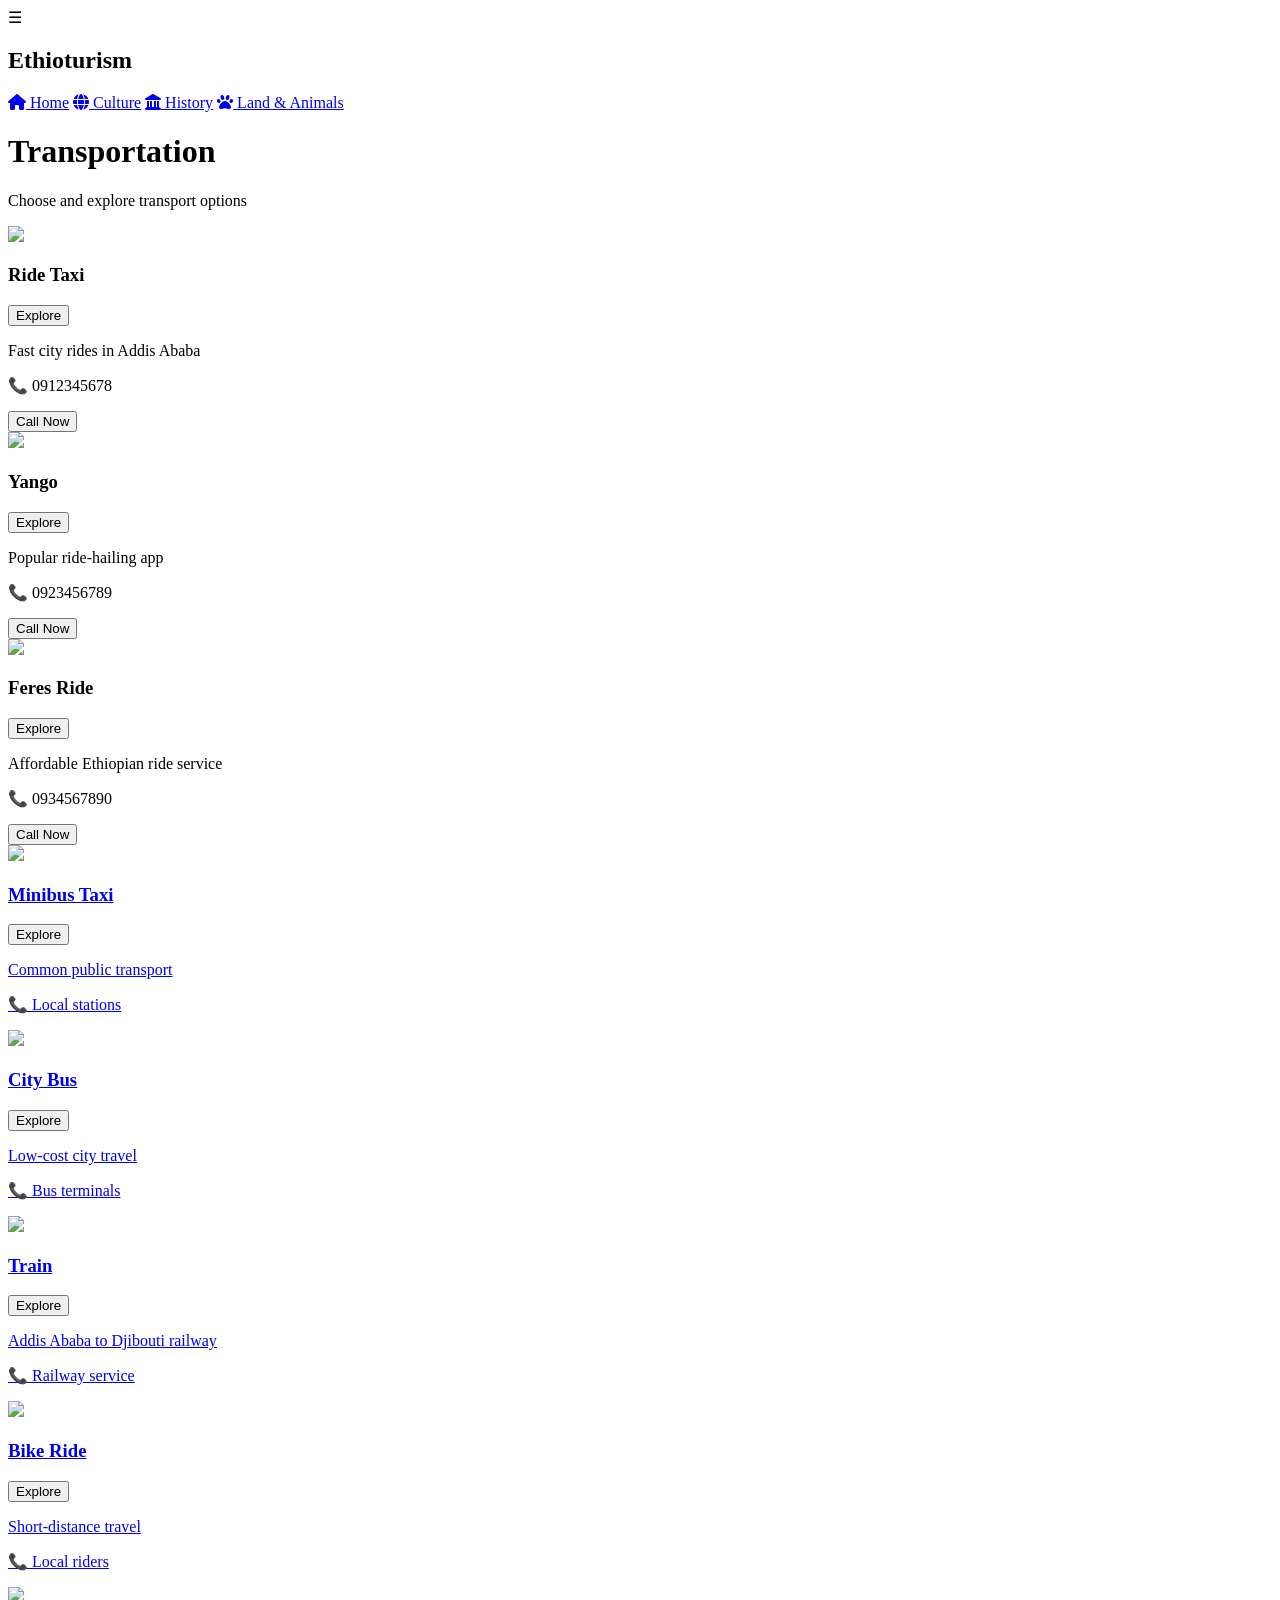
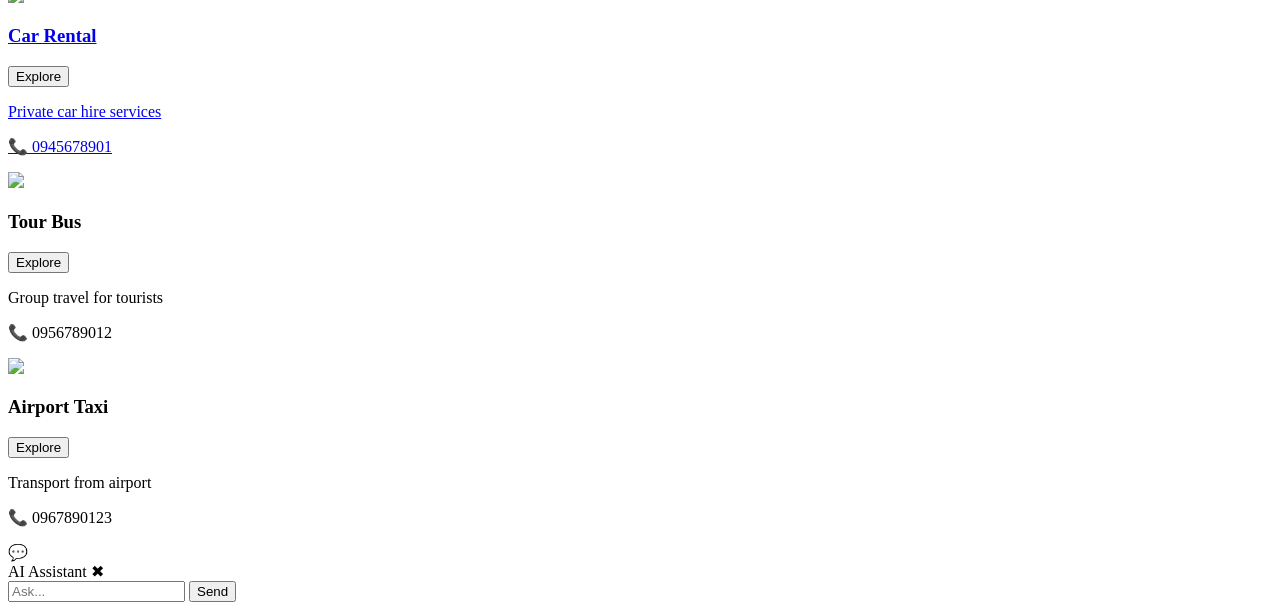
==== transport.html @ a29345a8 "add a transport.html" ====
<!DOCTYPE html>
<html>

<head>
<title>Transportation</title>
<link rel="stylesheet" href="style.css">

<link rel="stylesheet" href="https://cdnjs.cloudflare.com/ajax/libs/font-awesome/6.0.0/css/all.min.css">
</head>

<body>

<!-- MENU -->
<div class="menu-btn" onclick="toggleSidebar()">☰</div>

<div class="sidebar">
  <h2>Ethioturism</h2>

  <a href="index.html"><i class="fas fa-home"></i> Home</a>
  <a href="culture.html"><i class="fas fa-globe"></i> Culture</a>
  <a href="history.html"><i class="fas fa-landmark"></i> History</a>
  <a href="land_animal.html"><i class="fas fa-paw"></i> Land & Animals</a>
</div>

<!-- MAIN -->
<div class="main">

<!-- HERO -->
<div class="home-hero transport-bg">
  <div class="hero-box">
    <h1>Transportation</h1>
    <p>Choose and explore transport options</p>
  </div>
</div>

<div class="cards">

<!-- 1 -->
<div class="card">
<img src="https://images.unsplash.com/photo-1725300554935-51da71f0a9dd?w=500">
<h3>Ride Taxi</h3>
<button onclick="toggleDetail(this)">Explore</button>
<div class="card-detail">
<p>Fast city rides in Addis Ababa</p>
<p>📞 0912345678</p>
<a href="tel:0912345678">
  <button class="call-btn">Call Now</button>
</a>

</div>
</div>
</div>

<!-- 2 -->
<div class="card">
<img src="https://images.unsplash.com/photo-1725300554935-51da71f0a9dd?w=500">
<h3>Yango</h3>
<button onclick="toggleDetail(this)">Explore</button>
<div class="card-detail">
<p>Popular ride-hailing app</p>
<p>📞 0923456789</p><a href="tel:0923456789">
  <button class="call-btn">Call Now</button>
</a>

</div>

</div>
</div>

<!-- 3 -->
<div class="card">
<img src="https://images.unsplash.com/photo-1725300554935-51da71f0a9dd?w=500">
<h3>Feres Ride</h3>
<button onclick="toggleDetail(this)">Explore</button>
<div class="card-detail">
<p>Affordable Ethiopian ride service</p>
<p>📞 0934567890</p>
<a href="tel:0934567890">
  <button class="call-btn">Call Now</button>
</div>
</div>

<!-- 4 -->
<div class="card">
<img src="https://images.unsplash.com/photo-1725300554935-51da71f0a9dd?w=500">
<h3>Minibus Taxi</h3>
<button onclick="toggleDetail(this)">Explore</button>
<div class="card-detail">
<p>Common public transport</p>
<p>📞 Local stations</p>
</div>
</div>

<!-- 5 -->
<div class="card">
<img src="https://images.unsplash.com/photo-1725300554935-51da71f0a9dd?w=500">
<h3>City Bus</h3>
<button onclick="toggleDetail(this)">Explore</button>
<div class="card-detail">
<p>Low-cost city travel</p>
<p>📞 Bus terminals</p>
</div>
</div>

<!-- 6 -->
<div class="card">
<img src="https://images.unsplash.com/photo-1725300554935-51da71f0a9dd?w=500">
<h3>Train</h3>
<button onclick="toggleDetail(this)">Explore</button>
<div class="card-detail">
<p>Addis Ababa to Djibouti railway</p>
<p>📞 Railway service</p>
</div>
</div>

<!-- 7 -->
<div class="card">
<img src="https://images.unsplash.com/photo-1725300554935-51da71f0a9dd?w=500">
<h3>Bike Ride</h3>
<button onclick="toggleDetail(this)">Explore</button>
<div class="card-detail">
<p>Short-distance travel</p>
<p>📞 Local riders</p>
</div>
</div>

<!-- 8 -->
<div class="card">
<img src="https://images.unsplash.com/photo-1725300554935-51da71f0a9dd?w=500">
<h3>Car Rental</h3>
<button onclick="toggleDetail(this)">Explore</button>
<div class="card-detail">
<p>Private car hire services</p>
<p>📞 0945678901</p>
<a href="tel:0945678901"></a>
</div>
</div>

<!-- 9 -->
<div class="card">
<img src="https://images.unsplash.com/photo-1725300554935-51da71f0a9dd?w=500">
<h3>Tour Bus</h3>
<button onclick="toggleDetail(this)">Explore</button>
<div class="card-detail">
<p>Group travel for tourists</p>
<p>📞 0956789012</p>
<a href="tel:0956789012"></a>
</div>
</div>

<!-- 10 -->
<div class="card">
<img src="https://images.unsplash.com/photo-1725300554935-51da71f0a9dd?w=500">
<h3>Airport Taxi</h3>
<button onclick="toggleDetail(this)">Explore</button>
<div class="card-detail">
<p>Transport from airport</p>
<p>📞 0967890123</p>
<a href="tel:0967890123"></a>
</div>
</div>

</div>

<!-- CHAT -->
<div class="chat-toggle" onclick="toggleChat()">💬</div>

<div class="chat-box" id="chatBox">
  <div class="chat-header" onclick="toggleChat()">AI Assistant ✖</div>
  <div class="chat-body" id="chatBody"></div>
  <input type="text" id="chatInput" placeholder="Ask...">
  <button onclick="sendMessage()">Send</button>
</div>

<script src="script.js"></script>

</body>
</html>
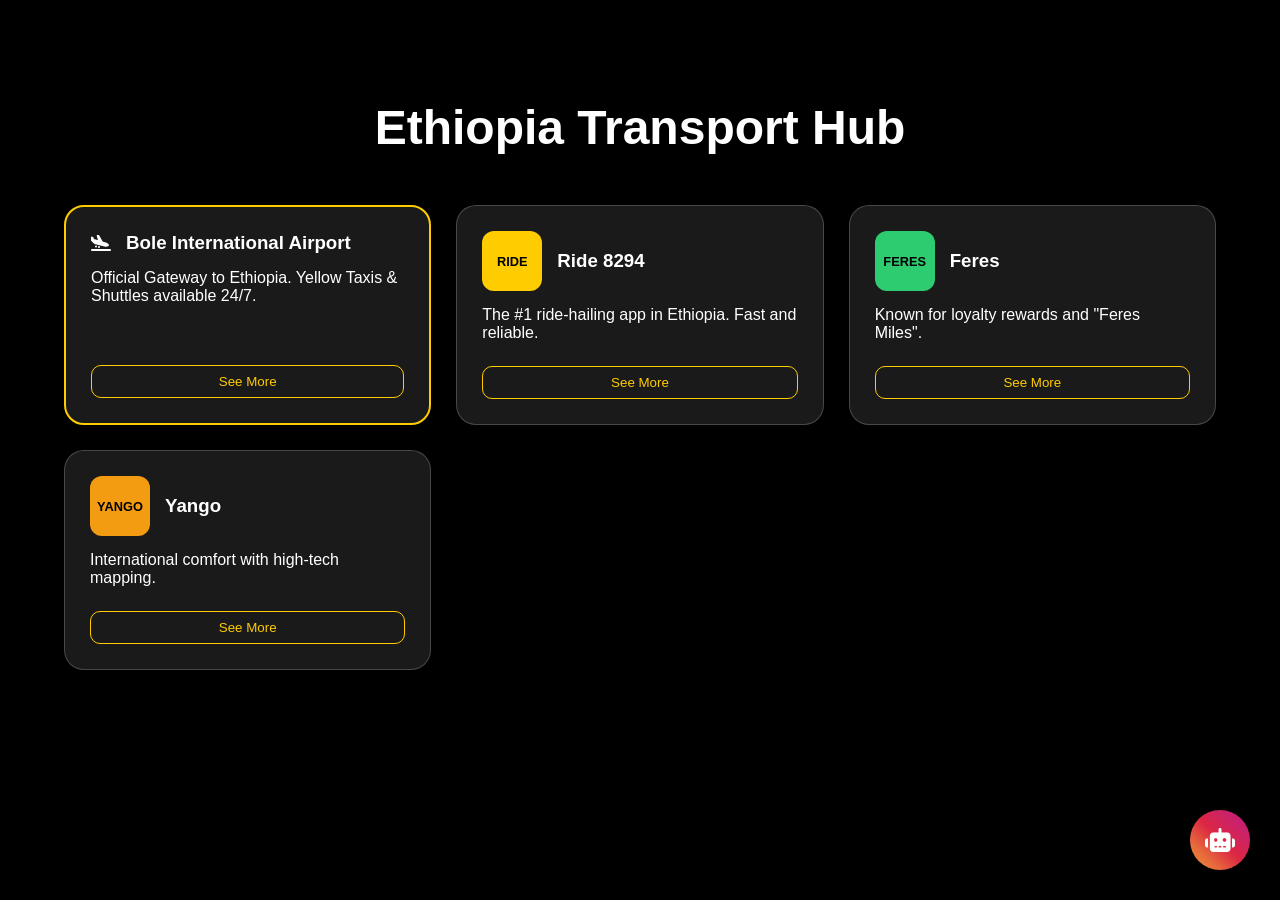
==== commit 471f6fd8: "modified style.css and transport.html" ====
--- a/transport.html
+++ b/transport.html
@@ -1,178 +1,105 @@
 <!DOCTYPE html>
-<html>
+<html lang="en">
+<head>
+    <meta charset="UTF-8">
+    <meta name="viewport" content="width=device-width, initial-scale=1.0">
+    <title>Ethiopia Transport | AI Guide</title>
+    <link rel="stylesheet" href="style.css">
+    <link rel="stylesheet" href="https://cdnjs.cloudflare.com/ajax/libs/font-awesome/6.4.0/css/all.min.css">
+</head>
+<body class="transport-page">
 
-<head>
-<title>Transportation</title>
-<link rel="stylesheet" href="style.css">
+    <div class="bg-slideshow">
+        <div class="slide" style="background-image: url('https://media.istockphoto.com/id/2263629500/photo/bustling-urban-landscape-of-addis-ababa-ethiopia-featuring-modern-skyscrapers-vibrant-multi.webp?a=1&b=1&s=612x612&w=0&k=20&c=nFOyLRoAX_B2GA6gIfIZjEPmqUqZSy8PJRTDgjiU7QU=');"></div>
+    </div>
 
-<link rel="stylesheet" href="https://cdnjs.cloudflare.com/ajax/libs/font-awesome/6.0.0/css/all.min.css">
-</head>
+    <div class="content-wrapper">
+        <h1 class="page-title">Ethiopia Transport Hub</h1>
+        
+        <div class="transport-grid">
+            <div class="t-card airport-card" id="card-airport">
+                <div class="card-header">
+                    <i class="fas fa-plane-arrival logo-placeholder"></i>
+                    <h3>Bole International Airport</h3>
+                </div>
+                <div class="short-info">Official Gateway to Ethiopia. Yellow Taxis & Shuttles available 24/7.</div>
+                <div class="extra-info">
+                    <p><strong>Phone:</strong> +251 11 665 0400</p>
+                    <p><strong>Pickup:</strong> Arrivals Terminal Floor 1</p>
+                    <p><strong>Note:</strong> Fixed rates for Yellow Taxis.</p>
+                    <button class="connect-btn">Connect to Official Site</button>
+                </div>
+                <button class="see-more" onclick="toggleCard('card-airport')">See More</button>
+            </div>
 
-<body>
+            <div class="t-card" id="card-ride">
+                <div class="card-header">
+                    <div class="logo-box">RIDE</div>
+                    <h3>Ride 8294</h3>
+                </div>
+                <div class="short-info">The #1 ride-hailing app in Ethiopia. Fast and reliable.</div>
+                <div class="extra-info">
+                    <p><strong>Phone:</strong> 8294 (Short Code)</p>
+                    <p><strong>Pickup:</strong> 2-5 mins average</p>
+                    <button class="connect-btn" onclick="window.open('https://ride8294.com')">Open Website</button>
+                </div>
+                <button class="see-more" onclick="toggleCard('card-ride')">See More</button>
+            </div>
 
-<!-- MENU -->
-<div class="menu-btn" onclick="toggleSidebar()">☰</div>
+            <div class="t-card" id="card-feres">
+                <div class="card-header">
+                    <div class="logo-box" style="background:#2ecc71">FERES</div>
+                    <h3>Feres</h3>
+                </div>
+                <div class="short-info">Known for loyalty rewards and "Feres Miles".</div>
+                <div class="extra-info">
+                    <p><strong>Phone:</strong> 6090</p>
+                    <p><strong>Pickup:</strong> 24/7 Service</p>
+                    <button class="connect-btn" onclick="window.open('https://feres.et')">Open Website</button>
+                </div>
+                <button class="see-more" onclick="toggleCard('card-feres')">See More</button>
+            </div>
 
-<div class="sidebar">
-  <h2>Ethioturism</h2>
+            <div class="t-card" id="card-yango">
+                <div class="card-header">
+                    <div class="logo-box" style="background:#f39c12">YANGO</div>
+                    <h3>Yango</h3>
+                </div>
+                <div class="short-info">International comfort with high-tech mapping.</div>
+                <div class="extra-info">
+                    <p><strong>Phone:</strong> 8610</p>
+                    <p><strong>Features:</strong> Real-time map, Safety button.</p>
+                </div>
+                <button class="see-more" onclick="toggleCard('card-yango')">See More</button>
+            </div>
 
-  <a href="index.html"><i class="fas fa-home"></i> Home</a>
-  <a href="culture.html"><i class="fas fa-globe"></i> Culture</a>
-  <a href="history.html"><i class="fas fa-landmark"></i> History</a>
-  <a href="land_animal.html"><i class="fas fa-paw"></i> Land & Animals</a>
-</div>
+            </div>
+    </div>
 
-<!-- MAIN -->
-<div class="main">
+    <div class="ai-chat-wrapper">
+        <div class="chat-toggle" onclick="toggleChat()">
+            <i class="fa-solid fa-robot"></i>
+        </div>
+        <div class="chat-window" id="chatWindow">
+            <div class="chat-header"><span>Travel AI</span></div>
+            <div class="chat-content" id="chatContent"></div>
+            <div class="chat-input-area">
+                <input type="text" placeholder="Ask about routes...">
+                <button><i class="fa-solid fa-paper-plane"></i></button>
+            </div>
+        </div>
+    </div>
 
-<!-- HERO -->
-<div class="home-hero transport-bg">
-  <div class="hero-box">
-    <h1>Transportation</h1>
-    <p>Choose and explore transport options</p>
-  </div>
-</div>
-
-<div class="cards">
-
-<!-- 1 -->
-<div class="card">
-<img src="https://images.unsplash.com/photo-1725300554935-51da71f0a9dd?w=500">
-<h3>Ride Taxi</h3>
-<button onclick="toggleDetail(this)">Explore</button>
-<div class="card-detail">
-<p>Fast city rides in Addis Ababa</p>
-<p>📞 0912345678</p>
-<a href="tel:0912345678">
-  <button class="call-btn">Call Now</button>
-</a>
-
-</div>
-</div>
-</div>
-
-<!-- 2 -->
-<div class="card">
-<img src="https://images.unsplash.com/photo-1725300554935-51da71f0a9dd?w=500">
-<h3>Yango</h3>
-<button onclick="toggleDetail(this)">Explore</button>
-<div class="card-detail">
-<p>Popular ride-hailing app</p>
-<p>📞 0923456789</p><a href="tel:0923456789">
-  <button class="call-btn">Call Now</button>
-</a>
-
-</div>
-
-</div>
-</div>
-
-<!-- 3 -->
-<div class="card">
-<img src="https://images.unsplash.com/photo-1725300554935-51da71f0a9dd?w=500">
-<h3>Feres Ride</h3>
-<button onclick="toggleDetail(this)">Explore</button>
-<div class="card-detail">
-<p>Affordable Ethiopian ride service</p>
-<p>📞 0934567890</p>
-<a href="tel:0934567890">
-  <button class="call-btn">Call Now</button>
-</div>
-</div>
-
-<!-- 4 -->
-<div class="card">
-<img src="https://images.unsplash.com/photo-1725300554935-51da71f0a9dd?w=500">
-<h3>Minibus Taxi</h3>
-<button onclick="toggleDetail(this)">Explore</button>
-<div class="card-detail">
-<p>Common public transport</p>
-<p>📞 Local stations</p>
-</div>
-</div>
-
-<!-- 5 -->
-<div class="card">
-<img src="https://images.unsplash.com/photo-1725300554935-51da71f0a9dd?w=500">
-<h3>City Bus</h3>
-<button onclick="toggleDetail(this)">Explore</button>
-<div class="card-detail">
-<p>Low-cost city travel</p>
-<p>📞 Bus terminals</p>
-</div>
-</div>
-
-<!-- 6 -->
-<div class="card">
-<img src="https://images.unsplash.com/photo-1725300554935-51da71f0a9dd?w=500">
-<h3>Train</h3>
-<button onclick="toggleDetail(this)">Explore</button>
-<div class="card-detail">
-<p>Addis Ababa to Djibouti railway</p>
-<p>📞 Railway service</p>
-</div>
-</div>
-
-<!-- 7 -->
-<div class="card">
-<img src="https://images.unsplash.com/photo-1725300554935-51da71f0a9dd?w=500">
-<h3>Bike Ride</h3>
-<button onclick="toggleDetail(this)">Explore</button>
-<div class="card-detail">
-<p>Short-distance travel</p>
-<p>📞 Local riders</p>
-</div>
-</div>
-
-<!-- 8 -->
-<div class="card">
-<img src="https://images.unsplash.com/photo-1725300554935-51da71f0a9dd?w=500">
-<h3>Car Rental</h3>
-<button onclick="toggleDetail(this)">Explore</button>
-<div class="card-detail">
-<p>Private car hire services</p>
-<p>📞 0945678901</p>
-<a href="tel:0945678901"></a>
-</div>
-</div>
-
-<!-- 9 -->
-<div class="card">
-<img src="https://images.unsplash.com/photo-1725300554935-51da71f0a9dd?w=500">
-<h3>Tour Bus</h3>
-<button onclick="toggleDetail(this)">Explore</button>
-<div class="card-detail">
-<p>Group travel for tourists</p>
-<p>📞 0956789012</p>
-<a href="tel:0956789012"></a>
-</div>
-</div>
-
-<!-- 10 -->
-<div class="card">
-<img src="https://images.unsplash.com/photo-1725300554935-51da71f0a9dd?w=500">
-<h3>Airport Taxi</h3>
-<button onclick="toggleDetail(this)">Explore</button>
-<div class="card-detail">
-<p>Transport from airport</p>
-<p>📞 0967890123</p>
-<a href="tel:0967890123"></a>
-</div>
-</div>
-
-</div>
-
-<!-- CHAT -->
-<div class="chat-toggle" onclick="toggleChat()">💬</div>
-
-<div class="chat-box" id="chatBox">
-  <div class="chat-header" onclick="toggleChat()">AI Assistant ✖</div>
-  <div class="chat-body" id="chatBody"></div>
-  <input type="text" id="chatInput" placeholder="Ask...">
-  <button onclick="sendMessage()">Send</button>
-</div>
-
-<script src="script.js"></script>
-
+    <script>
+        function toggleCard(id) {
+            const card = document.getElementById(id);
+            card.classList.toggle('expanded');
+            const btn = card.querySelector('.see-more');
+            btn.innerText = card.classList.contains('expanded') ? 'See Less' : 'See More';
+        }
+        function toggleChat() {
+            document.getElementById('chatWindow').classList.toggle('active');
+        }
+    </script>
 </body>
 </html>
--- a/style.css
+++ b/style.css
@@ -0,0 +1,328 @@
+/* GLOBAL STYLES */
+* {
+    margin: 0;
+    padding: 0;
+    box-sizing: border-box;
+    font-family: 'Inter', -apple-system, sans-serif;
+}
+
+body {
+    background-color: #000;
+    overflow: hidden; /* Prevent double scrollbars */
+}
+
+/* SIDEBAR */
+.sidebar {
+    position: fixed;
+    top: 0;
+    left: 0;
+    height: 100vh;
+    width: 130px;
+    background: linear-gradient(green,yellow,red);
+    backdrop-filter: blur(10px);
+    border-right: 1px solid rgba(14, 1, 1, 0.897);
+    z-index: 1000;
+    transition: width 0.4s cubic-bezier(0.175, 0.885, 0.32, 1.275);
+}
+
+.sidebar.collapsed {
+    width: 70px;
+}
+
+.toggle-btn {
+    padding: 15px;
+    color: black;
+    cursor: pointer;
+    font-size: 1.5rem;
+    text-align: lift;
+}
+
+.nav-links {
+    list-style: none;
+    margin-top: 20px;
+}
+
+.nav-links li a {
+    display: flex;
+    align-items: center;
+    color:black;
+    text-decoration: none;
+    padding: 15px 25px;
+    transition: 0.3s;
+    white-space: nowrap;
+}
+
+.nav-links li a:hover {
+    color: #ffcc00;
+    background: rgba(255, 204, 0, 0.1);
+}
+
+.nav-links li i {
+    font-size: 1.2rem;
+    min-width: 30px;
+}
+
+.sidebar.collapsed .link-text {
+    display: none;
+}
+
+/* SNAP SCROLLING */
+.scroll-container {
+    height: 100vh;
+    overflow-y: scroll;
+    scroll-snap-type: y mandatory;
+}
+
+.panel {
+    height: 100vh;
+    width: 100%;
+    scroll-snap-align: start;
+    background-size: cover;
+    background-position: center;
+    display: flex;
+    justify-content: center;
+    align-items: center;
+}
+
+/* GLASS CARDS */
+.glass-card {
+    background: rgba(255, 255, 255, 0.1);
+    backdrop-filter: blur(12px);
+    padding: 50px;
+    border-radius: 24px;
+    border: 1px solid rgba(255, 255, 255, 0.2);
+    text-align: center;
+    color: white;
+    max-width: 400px;
+    width: 90%;
+    box-shadow: 0 20px 50px rgba(0,0,0,0.3);
+    animation: fadeInUp 1s ease;
+}
+
+.card-icon {
+    font-size: 3rem;
+    color: #ffcc00;
+    margin-bottom: 20px;
+}
+
+.glass-card h2 {
+    font-size: 2rem;
+    margin-bottom: 10px;
+}
+
+.explore-btn {
+    margin-top: 25px;
+    padding: 12px 40px;
+    border: none;
+    border-radius: 30px;
+    background: #ffcc00;
+    color: #000;
+    font-weight: 700;
+    cursor: pointer;
+    transition: transform 0.2s;
+}
+
+.explore-btn:hover {
+    transform: scale(1.05);
+}
+
+/* INSTAGRAM STYLE CHAT */
+.ai-chat-wrapper {
+    position: fixed;
+    bottom: 30px;
+    right: 30px;
+    z-index: 2000;
+}
+
+.chat-toggle {
+    width: 60px;
+    height: 60px;
+    background: linear-gradient(45deg, #f09433 0%, #e6683c 25%, #dc2743 50%, #cc2366 75%, #bc1888 100%);
+    border-radius: 50%;
+    display: flex;
+    justify-content: center;
+    align-items: center;
+    color: white;
+    font-size: 1.5rem;
+    cursor: pointer;
+    box-shadow: 0 10px 20px rgba(0,0,0,0.3);
+}
+
+.chat-window {
+    position: absolute;
+    bottom: 80px;
+    right: 0;
+    width: 320px;
+    height: 450px;
+    background: #fff;
+    border-radius: 15px;
+    display: none;
+    flex-direction: column;
+    overflow: hidden;
+    box-shadow: 0 15px 35px rgba(0,0,0,0.2);
+}
+
+.chat-window.active {
+    display: flex;
+}
+
+.chat-header {
+    padding: 15px;
+    border-bottom: 1px solid #efefef;
+    display: flex;
+    justify-content: space-between;
+    font-weight: 600;
+}
+
+.chat-content {
+    flex: 1;
+    padding: 15px;
+    overflow-y: auto;
+    background: #fff;
+}
+
+.ai-msg {
+    background: #efefef;
+    padding: 10px 15px;
+    border-radius: 18px;
+    max-width: 80%;
+    font-size: 0.9rem;
+    margin-bottom: 10px;
+}
+
+.chat-input-area {
+    padding: 15px;
+    display: flex;
+    border-top: 1px solid #efefef;
+}
+
+.chat-input-area input {
+    flex: 1;
+    border: none;
+    outline: none;
+}
+
+.chat-input-area button {
+    background: none;
+    border: none;
+    color: #0095f6;
+    font-weight: bold;
+    cursor: pointer;
+}
+
+/* ANIMATIONS */
+@keyframes fadeInUp {
+    from { opacity: 0; transform: translateY(40px); }
+    to { opacity: 1; transform: translateY(0); }
+}
+
+/* MOBILE RESPONSIVENESS */
+@media (max-width: 768px) {
+    .sidebar { width: 0; }
+    .sidebar.collapsed { width: 0; display: none; }
+}
+.transport-page {
+    overflow-y: auto; /* Allow scrolling on this page */
+}
+
+.bg-slideshow {
+    position: fixed;
+    top:0; left:0; width:100%; height:100%;
+    z-index: -1;
+}
+
+.content-wrapper {
+    padding: 100px 5% 50px 5%;
+    color: white;
+}
+
+.page-title {
+    text-align: center;
+    margin-bottom: 50px;
+    font-size: 3rem;
+    text-shadow: 2px 2px 10px rgba(0,0,0,0.5);
+}
+
+.transport-grid {
+    display: grid;
+    grid-template-columns: repeat(auto-fit, minmax(300px, 1fr));
+    gap: 25px;
+    max-width: 1200px;
+    margin: 0 auto;
+}
+
+/* TRANSPORT CARD */
+.t-card {
+    background: rgba(255, 255, 255, 0.1);
+    backdrop-filter: blur(15px);
+    border-radius: 20px;
+    padding: 25px;
+    border: 1px solid rgba(255,255,255,0.2);
+    transition: all 0.4s ease;
+    overflow: hidden;
+    height: 220px; /* Contracted height */
+    display: flex;
+    flex-direction: column;
+}
+
+.t-card.expanded {
+    height: auto;
+    background: rgba(255, 255, 255, 0.2);
+    transform: scale(1.02);
+}
+
+.card-header {
+    display: flex;
+    align-items: center;
+    gap: 15px;
+    margin-bottom: 15px;
+}
+
+.logo-box {
+    width: 60px; height: 60px;
+    background: #ffcc00;
+    color: black;
+    font-weight: bold;
+    display: flex;
+    justify-content: center;
+    align-items: center;
+    border-radius: 12px;
+    font-size: 0.8rem;
+}
+
+.extra-info {
+    display: none;
+    margin-top: 20px;
+    padding-top: 15px;
+    border-top: 1px solid rgba(255,255,255,0.1);
+}
+
+.expanded .extra-info {
+    display: block;
+}
+
+.see-more {
+    margin-top: auto;
+    background: none;
+    border: 1px solid #ffcc00;
+    color: #ffcc00;
+    padding: 8px;
+    border-radius: 10px;
+    cursor: pointer;
+}
+
+.connect-btn {
+    width: 100%;
+    background: #ffcc00;
+    border: none;
+    padding: 10px;
+    border-radius: 10px;
+    margin-top: 15px;
+    font-weight: bold;
+    cursor: pointer;
+}
+
+/* Airport Card Style */
+.airport-card {
+    border: 2px solid #ffcc00;
+}
